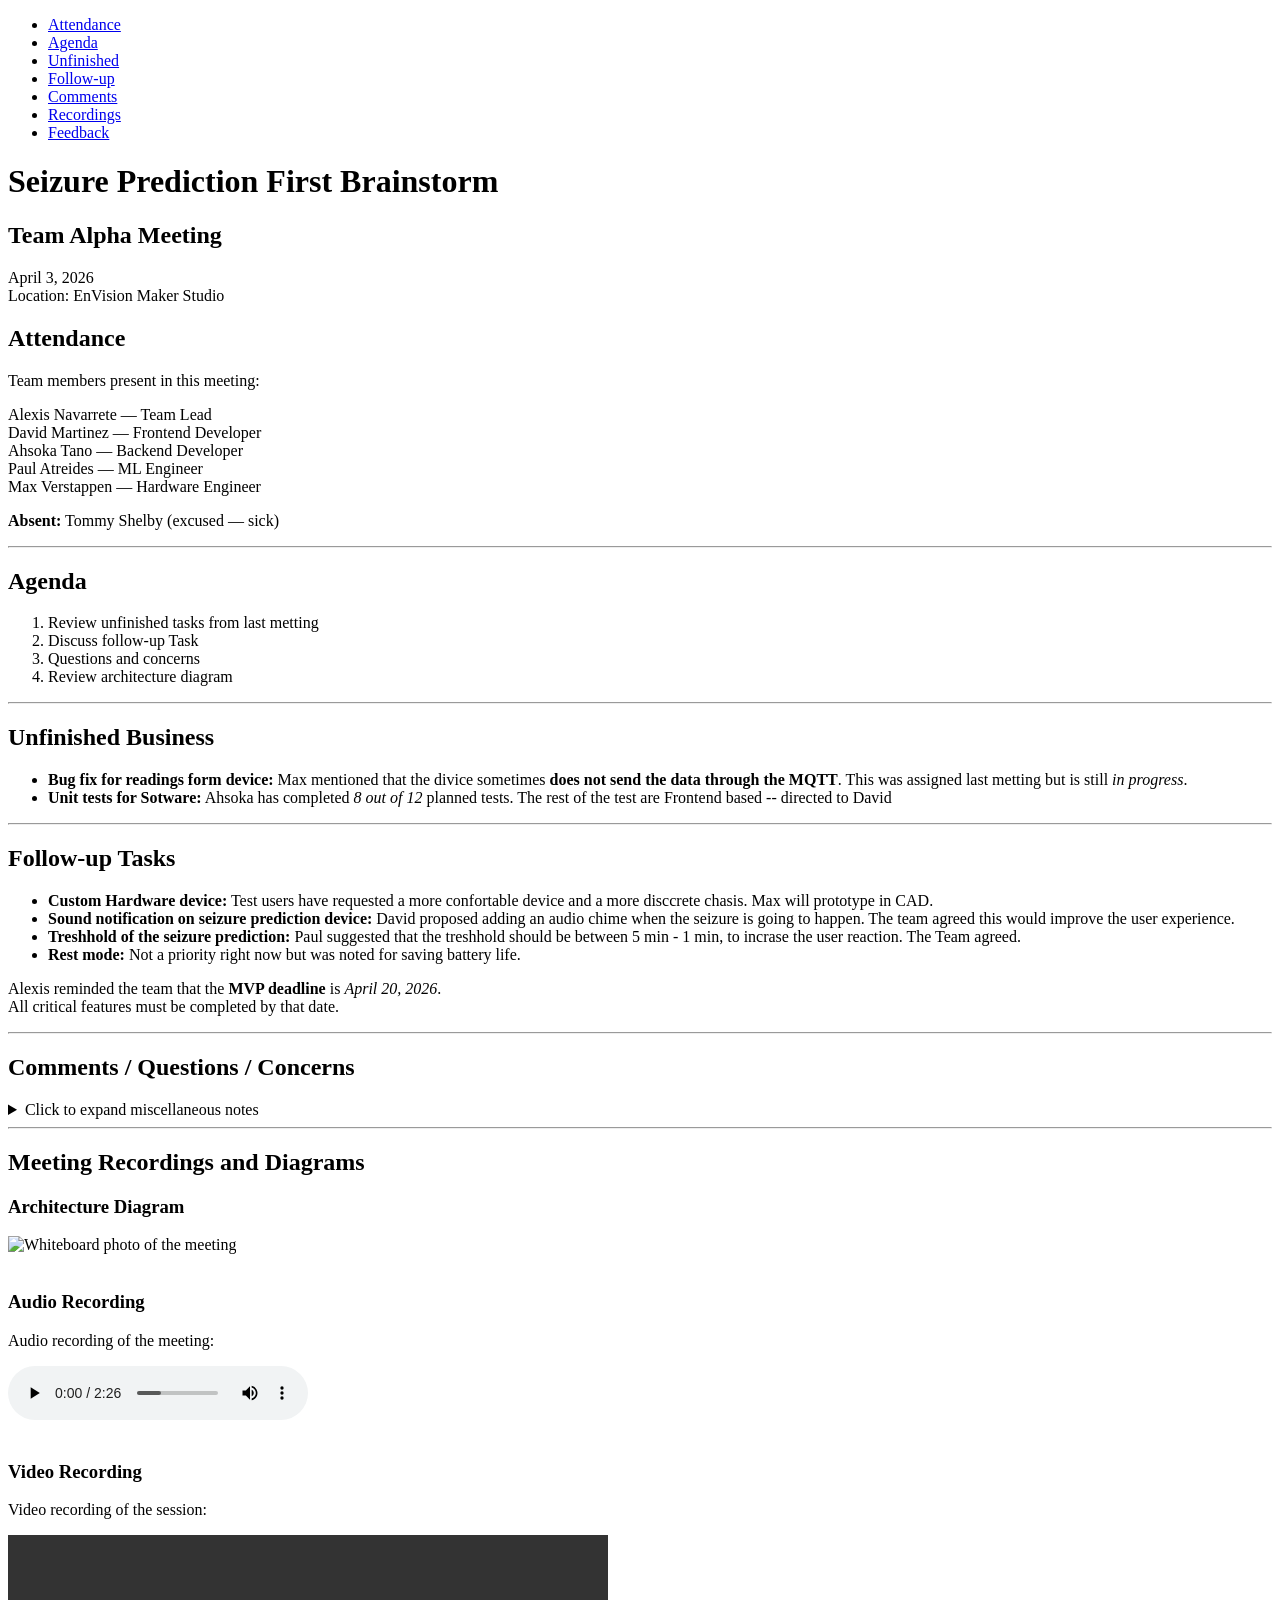
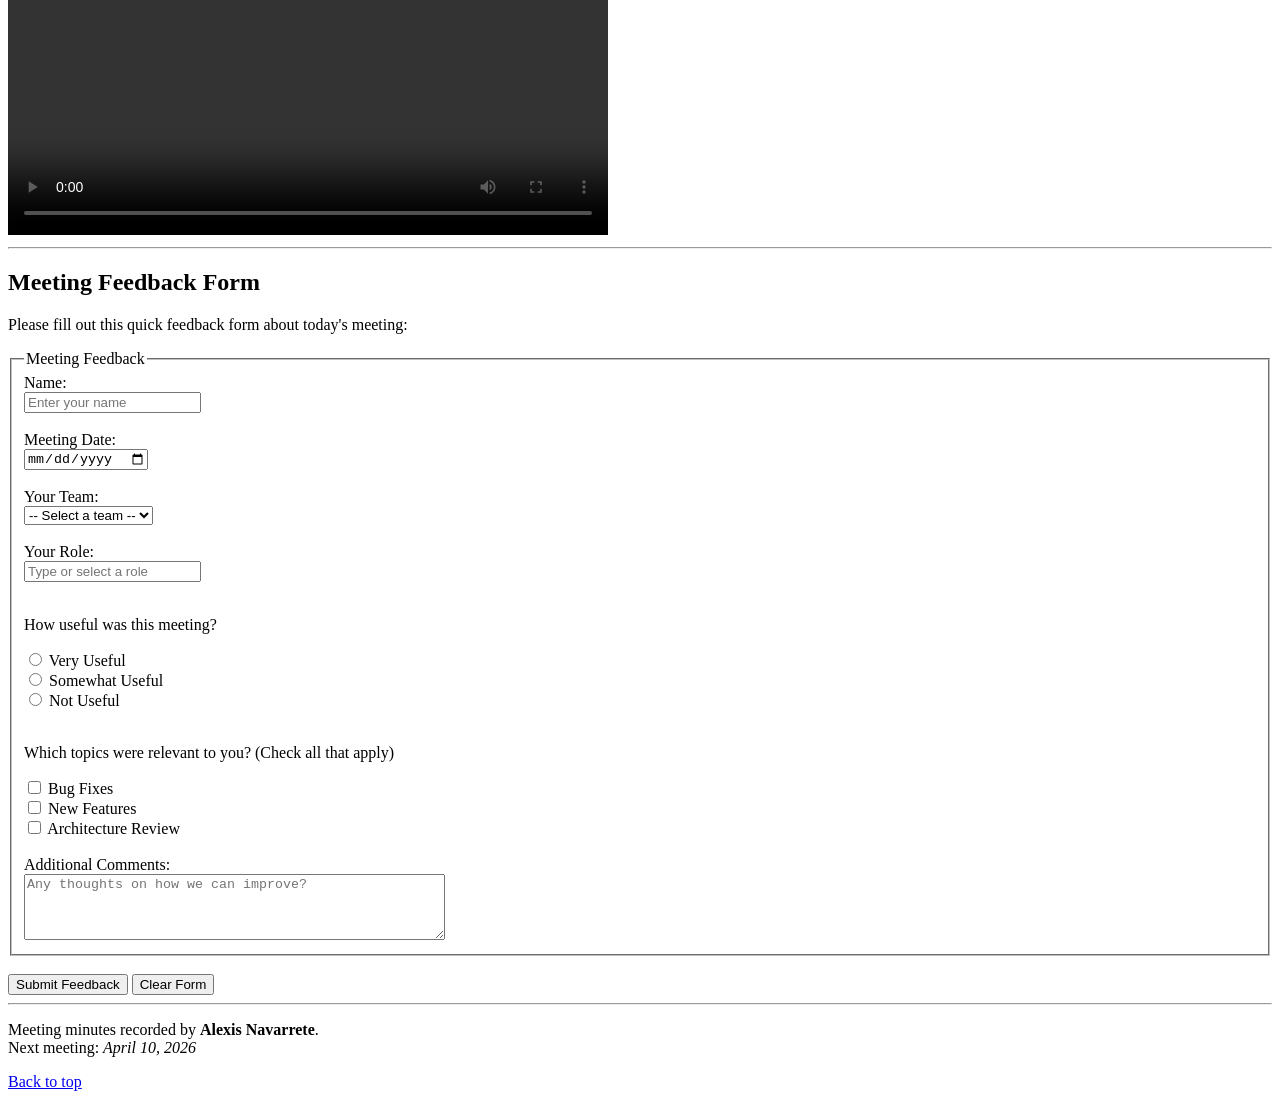
==== Web/index.html @ 8f7b7dfe "Moving files" ====
<!DOCTYPE html>
<html lang="en">
<head>
    <meta charset="UTF-8">
    <meta name="viewport" content="width=device-width, initial-scale=1.0">
    <title>Lab3 - CSE 110</title>
    <link rel="icon" type="image/x-icon" href="favicon.ico" />

    <!-- External CSS stylesheet -->
    <link rel="stylesheet" href="styles.css" />

    <!-- Internal CSS with <style> + Google Font @import -->
    <style>
        @import url('https://fonts.googleapis.com/css2?family=Noto+Serif:ital,wght@0,100..900;1,100..900&display=swap');

        html {
            scroll-behavior: smooth;
        }
    </style>
</head>

<body id="top" class="noto-serif-body">

    <nav class="sticky-nav">
        <ul class="nav-links">
            <li><a href="#attendance">Attendance</a></li>
            <li><a href="#agenda">Agenda</a></li>
            <li><a href="#unfinished">Unfinished</a></li>
            <li><a href="#follow-up">Follow-up</a></li>
            <li><a href="#comments">Comments</a></li>
            <li><a href="#recordings">Recordings</a></li>
            <li><a href="#feedback-form">Feedback</a></li>
        </ul>
    </nav>

    <header id="meeting-header">
        <h1>Seizure Prediction First Brainstorm</h1>
        <h2>Team Alpha Meeting</h2>
        <!-- Inline CSS -->
        <span class="date-badge" style="margin-top: 0.6rem;">April 3, 2026</span>
        <br />
        <span class="location-badge">Location: EnVision Maker Studio</span>
    </header>

    <main>
        <section id="attendance" class="section-card">
            <h2>Attendance</h2>
            <p>Team members present in this meeting:</p>

            <!-- Grid layout -->
            <div class="team-grid">
                <div>Alexis Navarrete — Team Lead</div>
                <div>David Martinez — Frontend Developer</div>
                <div>Ahsoka Tano — Backend Developer</div>
                <div>Paul Atreides — ML Engineer</div>
                <div>Max Verstappen — Hardware Engineer</div>
            </div>
            <p><b>Absent:</b> <span>Tommy Shelby (excused — sick)</span></p>
        </section>

        <hr />

        <section id="agenda" class="section-card">
            <h2>Agenda</h2>
            <ol>
                <li>Review unfinished tasks from last metting</li>
                <li>Discuss follow-up Task</li>
                <li>Questions and concerns</li>
                <li>Review architecture diagram</li>
            </ol>
        </section>

        <hr />

        <section id="unfinished" class="section-card">
            <h2>Unfinished Business</h2>
            <ul class="task-list">
                <li data-status="in-progress">
                    <strong>Bug fix for readings form device:</strong> Max mentioned that the divice sometimes <b>does
                    not send the data through the MQTT</b>. This was assigned last metting but is still <i>in progress</i>.
                </li>
                <li data-status="in-progress">
                    <strong>Unit tests for Sotware:</strong> Ahsoka has completed
                    <em>8 out of 12</em> planned tests. The rest of the test are Frontend based -- directed to David
                </li>
            </ul>
        </section>

        <hr />

        <section id="follow-up" class="section-card">
            <h2>Follow-up Tasks</h2>
            <ul class="task-list">
                <li data-status="in-progress">
                    <strong>Custom Hardware device:</strong> Test users have requested a more
                    confortable device and a more disccrete chasis. Max will prototype in CAD.
                </li>
                <li data-status="done">
                    <strong>Sound notification on seizure prediction device:</strong> David proposed
                    adding an audio chime when the seizure is going to happen. The team agreed this would
                    improve the user experience.
                </li>
                <li data-status="done">
                    <strong>Treshhold of the seizure prediction:</strong> Paul suggested that the treshhold should be between
                    5 min - 1 min, to incrase the user reaction. The Team agreed.
                </li>
                <li data-status="blocked">
                    <strong>Rest mode:</strong> Not a priority right now
                    but was noted for saving battery life.
                </li>
            </ul>
            <p>
                Alexis reminded the team that the <strong>MVP deadline</strong> is
                <em>April 20, 2026</em>.<br />
                All critical features must be completed by that date.
            </p>
        </section>

        <hr />

        <section id="comments" class="section-card">
            <h2>Comments / Questions / Concerns</h2>
            <details>
                <summary>Click to expand miscellaneous notes</summary>
                <ul>
                    <li>
                        Paul is conserd about the presition of the model and would like to have <strong>1-week</strong>
                        verify and get the best of the model.
                    </li>
                    <li>
                        Max raised a concern about the Hardware Tests. Alexis will look into it.
                    </li>
                    <li>
                        David shared a link to the design mockups:
                        <a href="https://example.com/mockups" target="_blank">View Mockups</a>
                    </li>
                </ul>
            </details>
        </section>

        <hr />

        <section id="recordings" class="section-card media-section">
            <h2>Meeting Recordings and Diagrams</h2>

            <h3>Architecture Diagram</h3>
            <div>
                <img
                    src="Seizure.png"
                    alt="Whiteboard photo of the meeting"
                    width="300"
                />
            </div>

            <br />

            <h3>Audio Recording</h3>
            <p>Audio recording of the meeting:</p>
            <audio controls>
                <source src="Human_Texture.mp3" type="audio/mpeg" />
                Your browser does not support the audio element.
            </audio>

            <br /><br />

            <h3>Video Recording</h3>
            <p>Video recording of the session:</p>
            <video controls width="600">
                <source src="Video_Recording_Ready.mp4" type="video/mp4" />
                Your browser does not support the video element.
            </video>
        </section>

        <hr />

        <section id="feedback-form" class="section-card">
            <h2>Meeting Feedback Form</h2>
            <p>Please fill out this quick feedback form about today's meeting:</p>

            <form action="#" method="post">

                <fieldset>
                    <legend>Meeting Feedback</legend>

                    <label for="name">Name:</label><br />
                    <input type="text" id="name" name="name" placeholder="Enter your name" /><br /><br />

                    <label for="meeting-date">Meeting Date:</label><br />
                    <input type="date" id="meeting-date" name="meeting-date" /><br /><br />

                    <label for="team-select">Your Team:</label><br />
                    <select id="team-select" name="team">
                        <option value="">-- Select a team --</option>
                        <option value="frontend">Frontend</option>
                        <option value="backend">Backend</option>
                        <option value="hardware">Hardware</option>
                        <option value="ml">ML</option>
                    </select>
                    <br /><br />

                    <label for="role-input">Your Role:</label><br />
                    <input list="roles" id="role-input" name="role" placeholder="Type or select a role" />
                    <datalist id="roles">
                        <option value="Team Lead"></option>
                        <option value="Developer"></option>
                        <option value="ML Engineer"></option>
                        <option value="Hardware Engineer"></option>
                        <option value="QA Engineer"></option>
                    </datalist>
                    <br /><br />

                    <p>How useful was this meeting?</p>
                    <input type="radio" id="very-useful" name="usefulness" value="very-useful" />
                    <label for="very-useful">Very Useful</label><br />
                    <input type="radio" id="somewhat-useful" name="usefulness" value="somewhat-useful" />
                    <label for="somewhat-useful">Somewhat Useful</label><br />
                    <input type="radio" id="not-useful" name="usefulness" value="not-useful" />
                    <label for="not-useful">Not Useful</label><br /><br />

                    <p>Which topics were relevant to you? (Check all that apply)</p>
                    <input type="checkbox" id="topic-bugs" name="topics" value="bugs" />
                    <label for="topic-bugs">Bug Fixes</label><br />
                    <input type="checkbox" id="topic-features" name="topics" value="features" />
                    <label for="topic-features">New Features</label><br />
                    <input type="checkbox" id="topic-arch" name="topics" value="architecture" />
                    <label for="topic-arch">Architecture Review</label><br /><br />

                    <label for="feedback-comments">Additional Comments:</label><br />
                    <textarea id="feedback-comments" name="comments" rows="4" cols="50" placeholder="Any thoughts on how we can improve?"></textarea>
                </fieldset>

                <br />

                <button type="submit">Submit Feedback</button>
                <button type="reset">Clear Form</button>

            </form>
        </section>
    </main>

    <hr />

    <footer>
        <p>
            Meeting minutes recorded by <strong>Alexis Navarrete</strong>.<br />
            Next meeting: <em>April 10, 2026</em>
        </p>
        <p>
            <a href="#top">Back to top</a>
        </p>
    </footer>
</body>
</html>
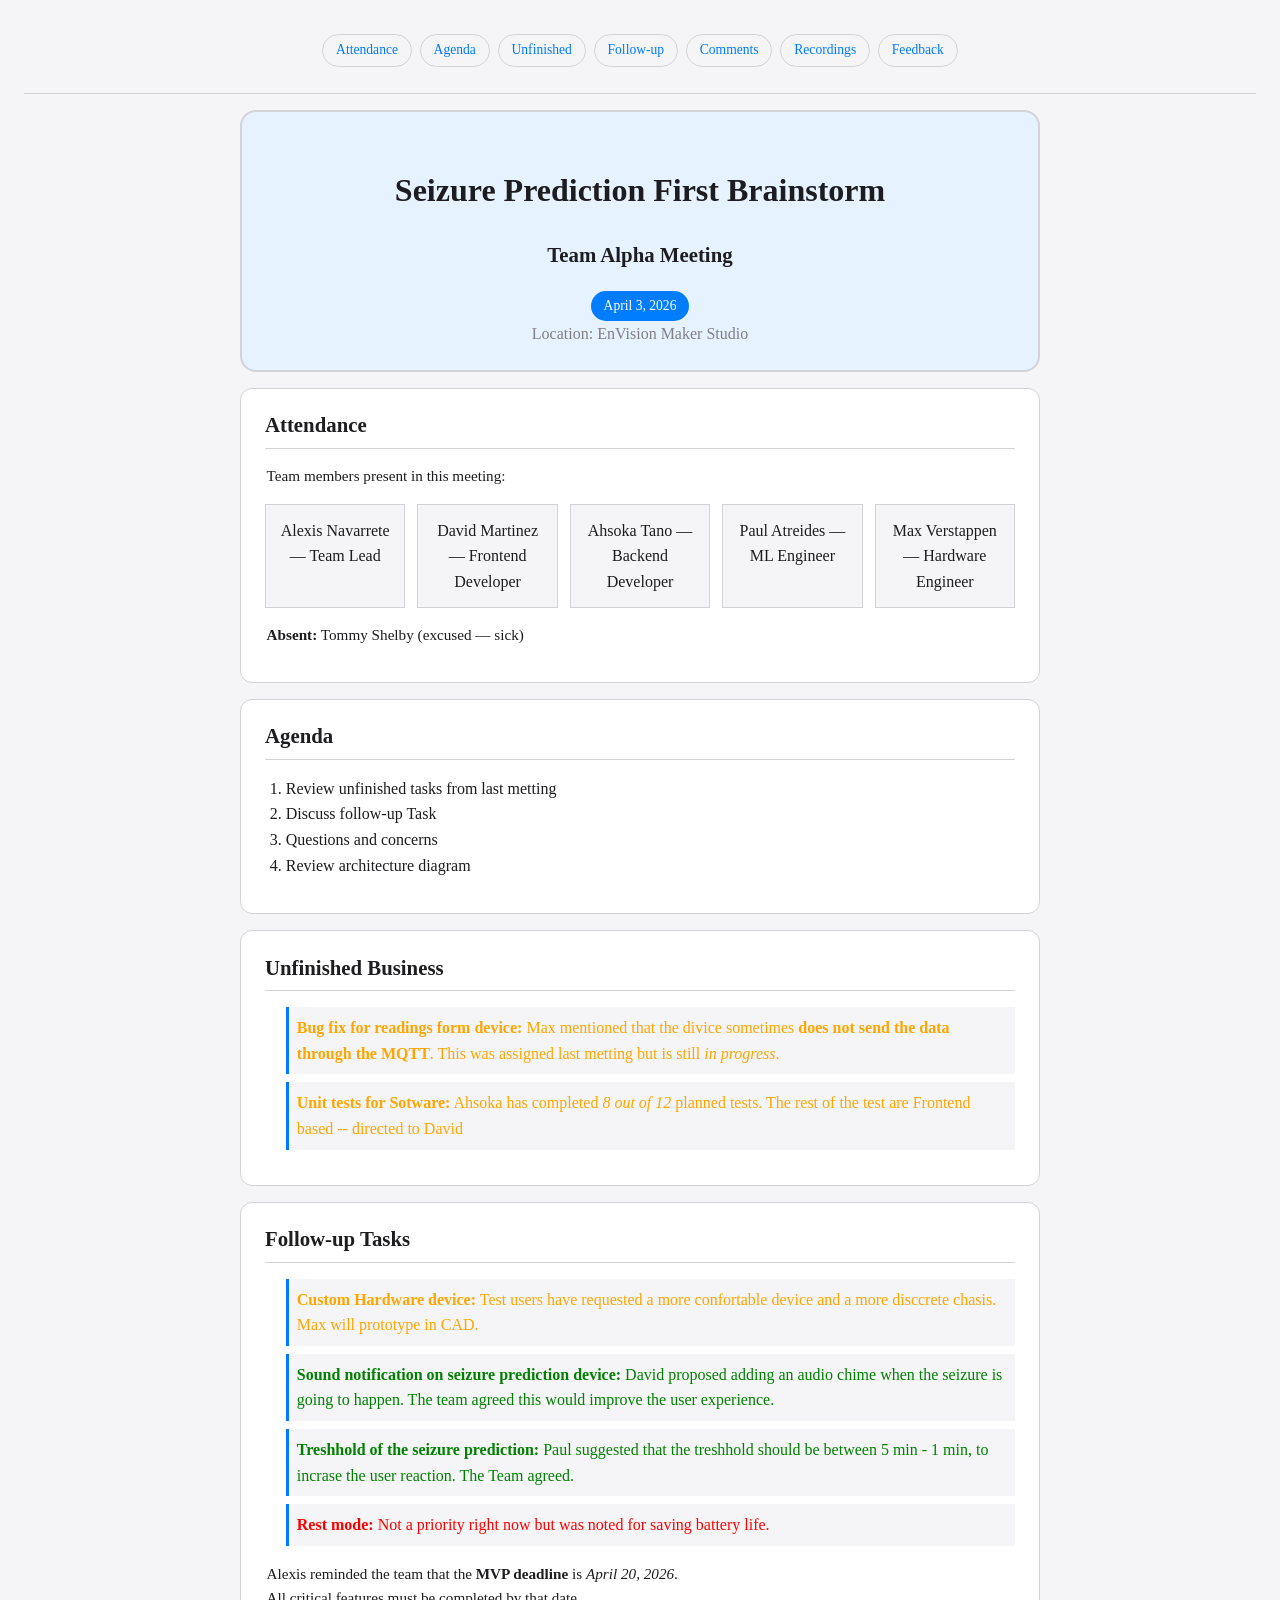
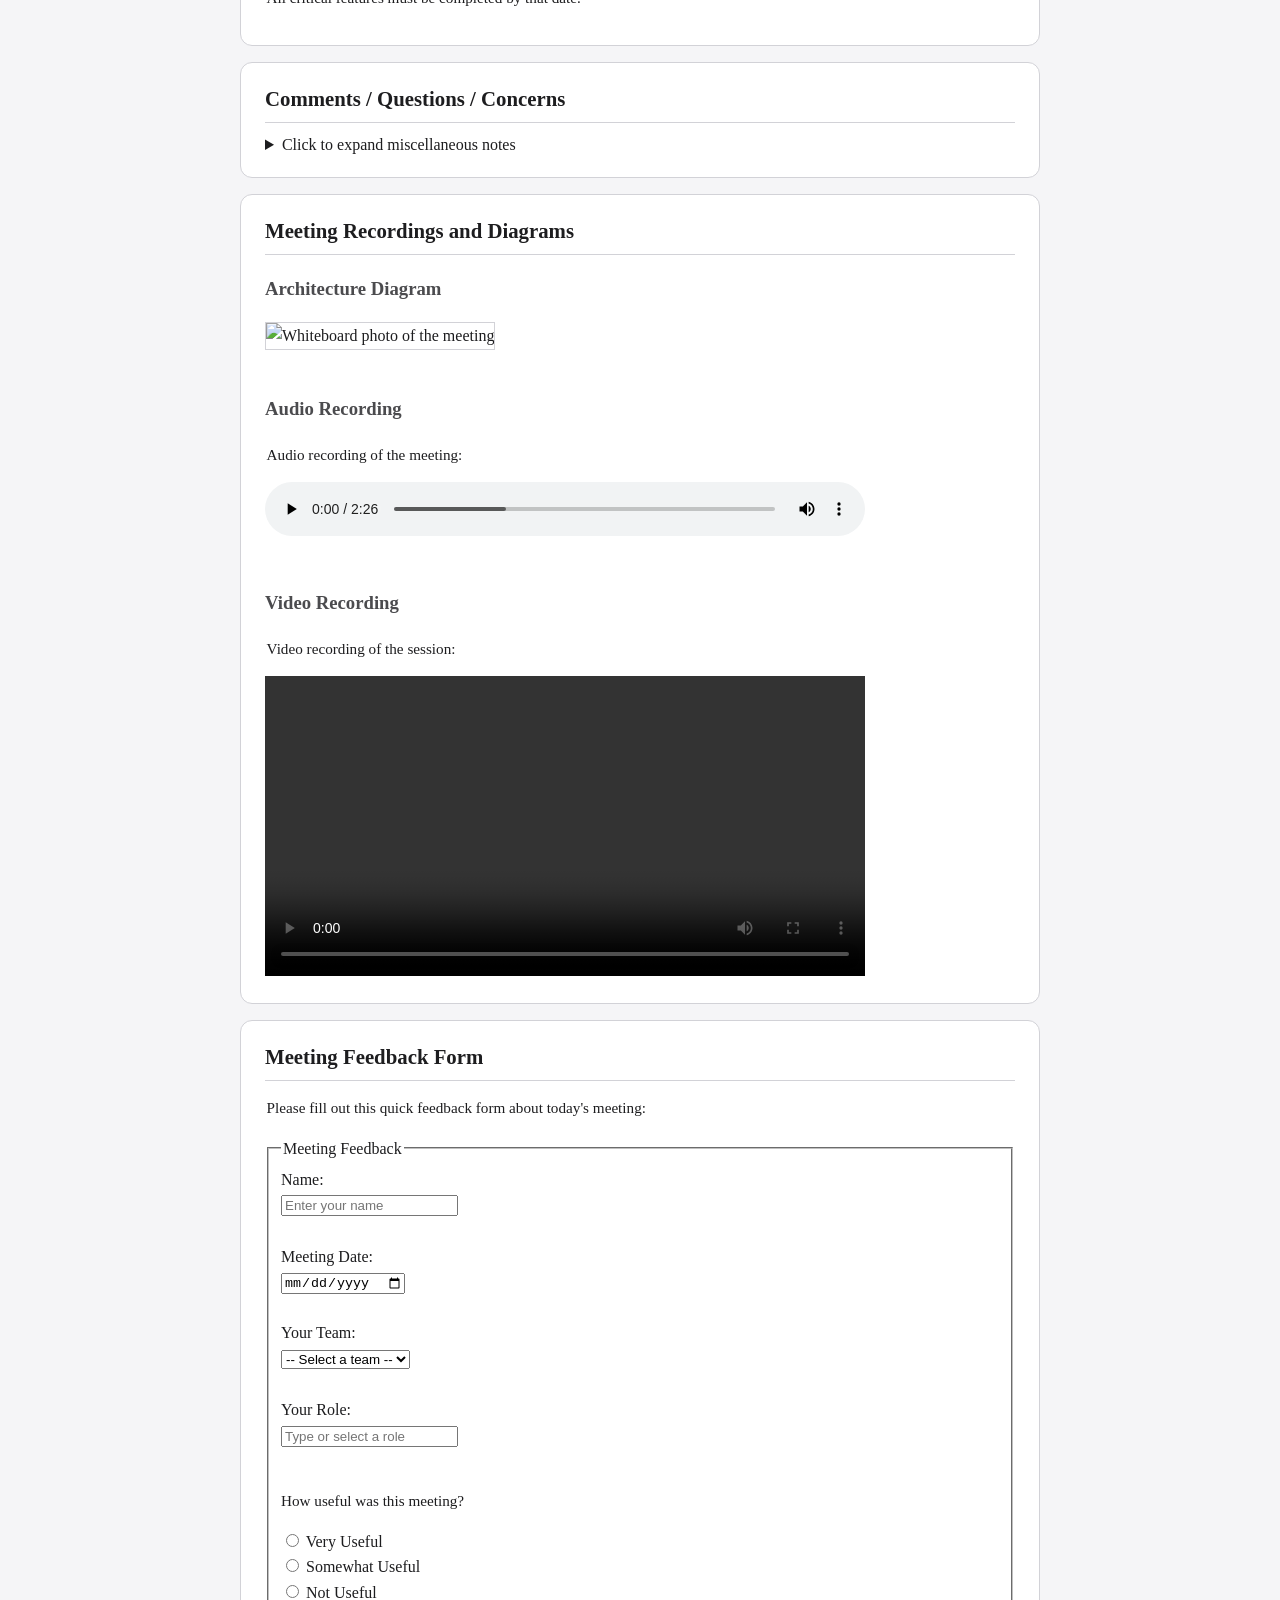
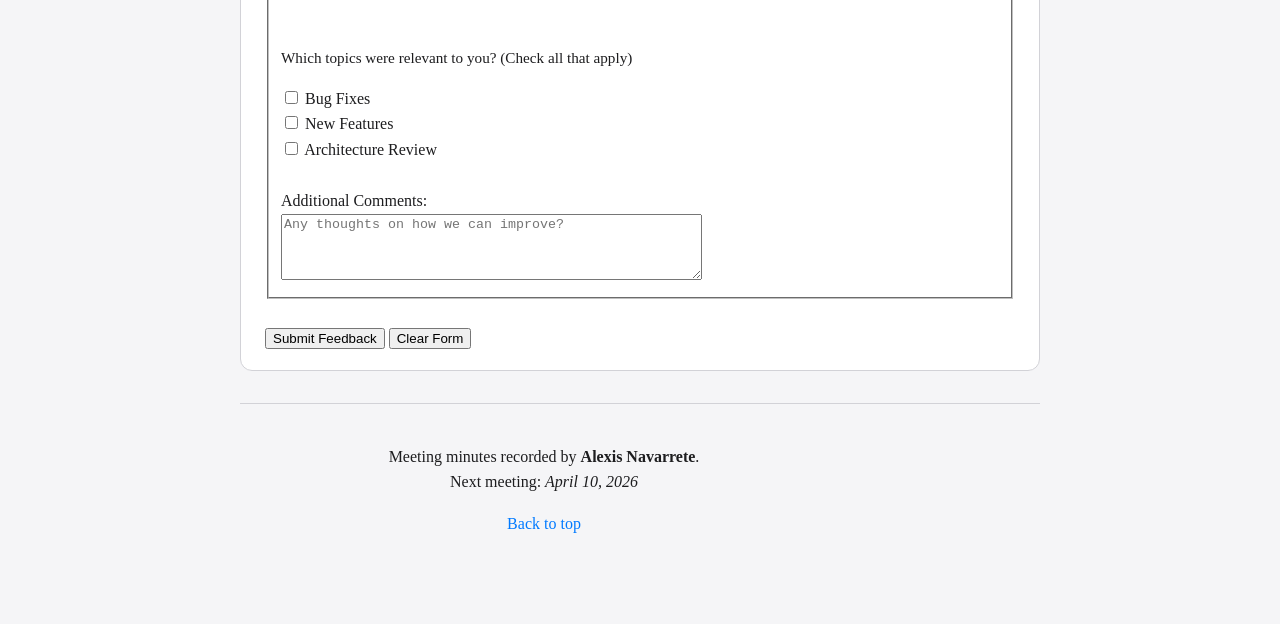
==== commit b1fc4785: "Fixing and cleaning the code" ====
--- a/Web/index.html
+++ b/Web/index.html
@@ -7,7 +7,7 @@
     <link rel="icon" type="image/x-icon" href="favicon.ico" />
 
     <!-- External CSS stylesheet -->
-    <link rel="stylesheet" href="styles.css" />
+    <link rel="stylesheet" href="style.css" />
 
     <!-- Internal CSS with <style> + Google Font @import -->
     <style>
--- a/Web/style.css
+++ b/Web/style.css
@@ -0,0 +1,178 @@
+:root {
+  --main-blue: #007aff;
+  --light-gray: #f5f5f7;
+  --border-color: #d2d2d7;
+}
+ 
+* { box-sizing: border-box; }
+ 
+.noto-serif-body {
+  font-family: "Noto Serif", serif;
+  font-optical-sizing: auto;
+  font-weight: 400;
+  font-style: normal;
+  font-variation-settings: "wdth" 100;
+}
+ 
+body {
+  background-color: var(--light-gray);
+  color: var(--font-color, #1d1d1f);           
+  line-height: 1.6;
+  padding-top: 0px;                             
+  padding-bottom: 40px;
+  padding-left: 1rem;                          
+  padding-right: 1rem;
+}
+ 
+h1, h2, h3 { font-family: "Noto Serif", serif; }
+ 
+h1 {
+  color: #1d1d1f;                              
+  font-size: 2rem;
+  text-align: center;                          
+}
+ 
+h2 {
+  color: rgb(29, 29, 31);                      
+  font-size: 1.3rem;
+  margin-top: 0px;                              
+  margin-bottom: 0.5em;                        
+  margin-left: 0px;
+  margin-right: 0px;
+}
+ 
+h3 { color: hsl(240, 2%, 30%); }               
+ 
+p { max-width: 70ch; }                          
+ 
+a {
+  color: var(--main-blue);
+  text-decoration: none;                      
+}
+ 
+a:hover { color: rgba(0, 122, 255, 0.7); text-decoration: underline; }  
+a:active { color: hsla(211, 100%, 40%, 1); }                            
+p:hover { opacity: 0.9; }                                                
+ 
+#meeting-header {
+  background-color: color-mix(in srgb, #007aff 10%, white 90%);
+  border: 2px solid var(--border-color);      
+  border-radius: 16px;
+  padding: 2rem 1.5rem 1.5rem 1.5rem;         
+  margin: 0 auto 1rem auto;                     
+  max-width: 800px;
+  min-width: 280px;
+  text-align: center;
+}
+ 
+.section-card {
+  background-color: white;                      
+  border: 1px solid var(--border-color);
+  border-radius: 12px;
+  padding: 1.2rem 1.5rem 1.2rem 1.5rem;
+  margin: 1rem auto 1rem auto;                  
+  max-width: 800px;
+  min-width: 280px;
+  width: 100%;
+}
+ 
+.sticky-nav {
+  position: sticky;
+  top: 0;
+  z-index: 100;
+  background-color: rgba(245, 245, 247, 0.9);
+  border-bottom: 1px solid var(--border-color);
+  padding: 0.6rem;
+  margin-bottom: 1rem;
+}
+ 
+.nav-links {
+  display: flex;
+  gap: 0.5rem;
+  justify-content: center;
+  flex-wrap: wrap;
+  align-items: center;
+  list-style: none;
+  padding: 0;
+}
+ 
+.nav-links li a {
+  display: inline-block;                        
+  border: 1px solid var(--border-color);
+  border-radius: 20px;
+  padding: 0.3rem 0.8rem;
+  font-size: 0.85rem;
+}
+
+[data-status="done"] { color: green; }
+[data-status="in-progress"] { color: orange; }
+[data-status="blocked"] { color: red; }
+ 
+ul.task-list { list-style: none; padding-left: 0; }
+ul.task-list li {
+  padding: 0.5rem;
+  margin-bottom: 0.5rem;
+  background-color: var(--light-gray);
+  border-left: 3px solid var(--main-blue);
+}
+ 
+.team-grid {
+  display: grid;
+  grid-template-columns: repeat(auto-fit, minmax(140px, 1fr));
+  gap: 0.75rem;
+  grid-auto-rows: auto;
+  margin-top: 0.75rem;
+}
+ 
+.team-grid > div {
+  background-color: var(--light-gray);
+  padding: 0.8rem;
+  text-align: center;
+  border: 1px solid var(--border-color);
+}
+ 
+.section-card p { font-size: 0.95rem; }
+h2 ~ p { margin-left: 0.1rem; }
+h2 + p { font-weight: 500; }
+section:has(details) { border-left: 3px solid orange; }
+ 
+.section-card {
+  & h2 { border-bottom: 1px solid var(--border-color); padding-bottom: 0.4rem; margin-bottom: 0.6rem; }
+  & ol, & ul { padding-left: 1.3rem; }
+}
+ 
+.date-badge {
+  display: inline-block;
+  background-color: color(display-p3 0.0 0.48 1.0);
+  color: #ffffff;
+  padding: 0.25rem 0.8rem;
+  border-radius: 20px;
+  font-size: 0.85rem;
+}
+ 
+.location-badge { position: relative; display: inline-block; color: gray; height: auto; }
+ 
+hr { display: none; } 
+
+.media-section img { border: 1pt solid var(--border-color); max-width: 100%; height: auto; }
+audio, video { max-width: 600px; width: 100%; }
+ 
+
+footer {
+  text-align: center;
+  padding: 1.5rem;
+  border-top: 0.3mm solid var(--border-color);
+  max-width: 800px;
+  margin: 2rem auto 0 auto;
+}
+ 
+@media (max-width: 768px) {
+  h1 { font-size: 1.5rem; }
+  .team-grid { grid-template-columns: repeat(2, 1fr); }
+}
+ 
+@media (max-width: 480px) {
+  .section-card { margin: 0.5rem; }
+  .team-grid { grid-template-columns: 1fr; }
+}
+ 
